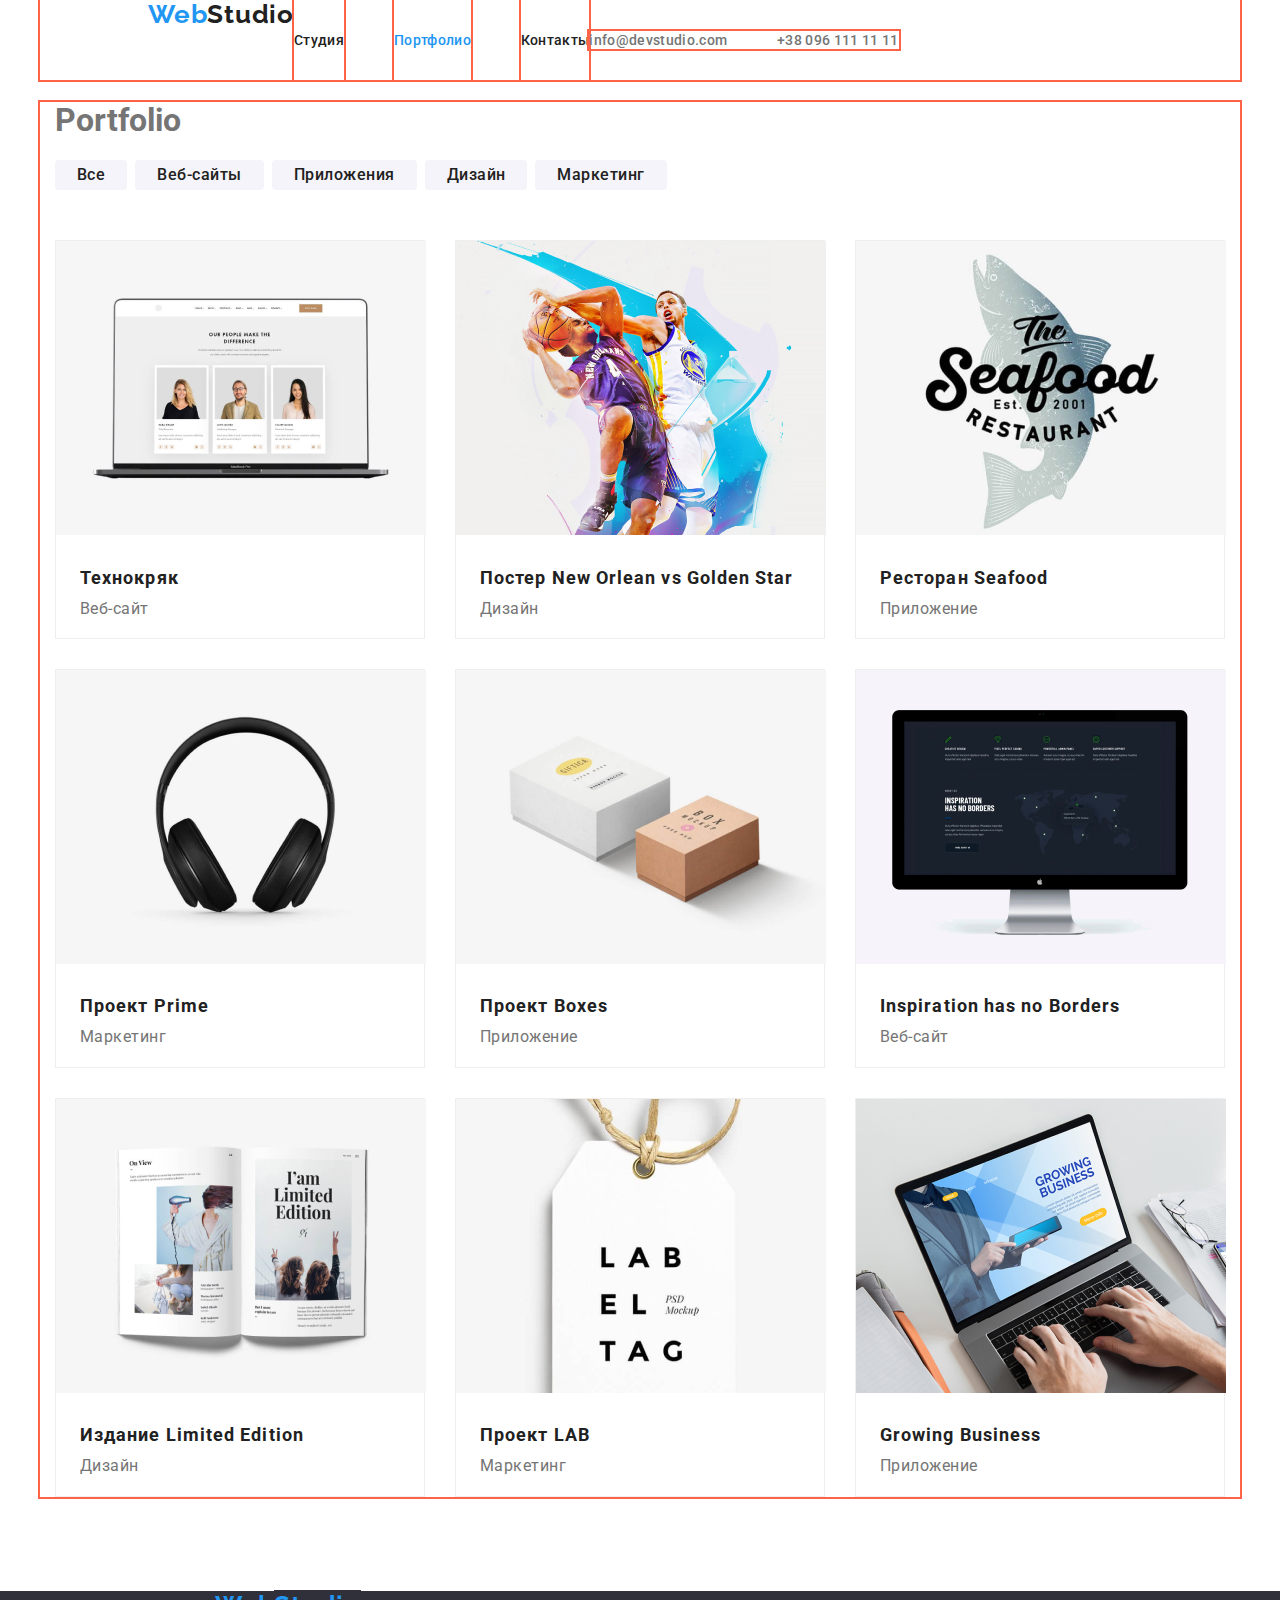
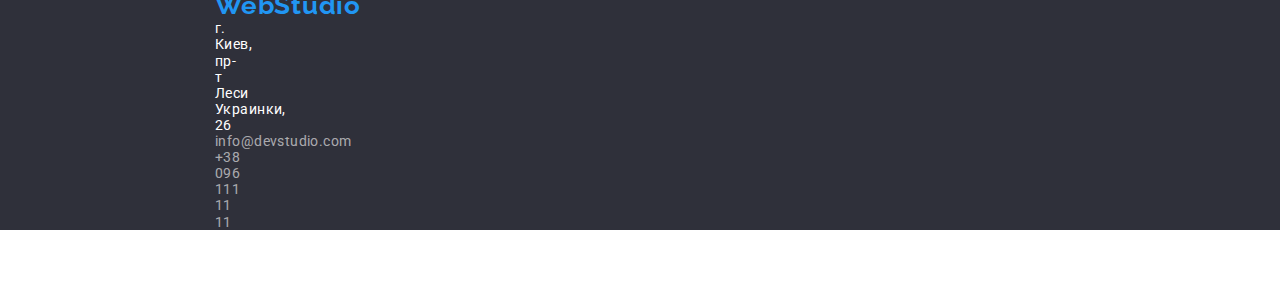
==== portfolio.html @ 8b615f96 "added flex htader" ====
<!DOCTYPE html>
<html lang="en">
  <head>
    <meta charset="UTF-8" />
    <meta name="viewport" content="width=device-width, initial-scale=1.0" />
    <title lang="en">WebStudio</title>
    <!-- font type css -->
    <link
     href="https://fonts.googleapis.com/css2?family=Raleway:wght@700&family=Roboto:wght@400;500;700;900&display=swap"
      rel="stylesheet"
    />
    <!-- normalize css -->
    <link rel="stylesheet" href="https://cdnjs.cloudflare.com/ajax/libs/modern-normalize/1.0.0/modern-normalize.min.css">
    <link rel="stylesheet" href="./css/common.css" />
    <link rel="stylesheet" href="./css/portfolio.css" />
  </head>

  <body class="body">
    <!--main navigation-->
    <header class="page-header">
      <div class="container header-flex">
      <nav class="nav-flex">
        <a href="./index.html" arial-label="logo" lang="en" class="logo">Web<span lang="en" class="logo-studio">Studio</span></a>
        <ul class="site-nav list">
          <li class="item"><a href="./index.html" class="link">Студия</a></li>
          <li class="item"><a href="./portfolio.html" class="link active">Портфолио</a></li>
          <li class="item"><a href="" class="link">Контакты</a></li>
        </ul>
      </nav>
      <address class="address-flex">
        <ul class="header-contacts list">
          <li class="item-contacts">
            <a href="mailto:info@devstudio.com" class="contacts-details">info@devstudio.com</a>
          </li>
          <li class="item-contacts">
            <a href="tel:380961111111" class="contacts-details">+38 096 111 11 11</a>
          </li>
        </ul>
        </ul>
      </address>
      </div>
    </header>
    <main>
      <section class="selection">
        <div class="container">
      <h1>Portfolio</h1>
      <!--filter-->
      <div class="flex-container">
      <ul class="filter list">
        <li class="item"><button type="button" class="button link">Все</button></li>
        <li class="item"><button type="button" class="button link">Веб-сайты</button></li>
        <li class="item"><button type="button" class="button link">Приложения</button></li>
        <li class="item"><button type="button" class="button link">Дизайн</button></li>
        <li class="item"><button type="button" class="button link">Маркетинг</button></li>
      </ul>
      </div>
      <!--work photo-->
      
      <ul class="work list">
        <li class="flex-box">
          <a href="" class="work-example">
            <img
              src="./img/work-example1.jpg"
              alt="website photo"
              width="370"
            />
            <h2 class="title">Технокряк</h2>
            <p class="text-title">Веб-сайт</p></a
          >
        </li>
        <li class="flex-box">
          <a href="" class="work-example">
            <img src="./img/work-example2.jpg" alt="design photo" width="370" />
            <h2 lang="en" class="title">Постер 
              <span lang="en" class="title language">New Orlean vs Golden Star</span></h2>
            <p class="text-title">Дизайн</p>
          </a>
        </li>
        <li class="flex-box">
          <a href="" class="work-example">
            <img
              src="./img/work-example3.jpg"
              alt="application photo"
              width="370"
            />
            <h2 class="title">Ресторан 
              <span lang="en" class="title language">Seafood</span></h2>
            <p class="text-title">Приложение</p>
          </a>
        </li>
        <li class="flex-box">
          <a href="" class="work-example">
            <img
              src="./img/work-example4.jpg"
              alt="photo marketing"
              width="370"
            />
            <h2 class="title">Проект 
              <span lang="en" class="title language">Prime</span></h2>
            <p class="text-title">Маркетинг</p>
          </a>
        </li>
        <li class="flex-box">
          <a href="" class="work-example">
            <img
              src="./img/work-example5.jpg"
              alt="application photo"
              width="370"
            />
            <h2 class="title">Проект 
              <span lang="en" class="title language">Boxes</span></h2>
            <p class="text-title">Приложение</p>
          </a>
        </li>
        <li class="flex-box">
          <a href="" class="work-example">
            <img
              src="./img/work-example6.jpg"
              alt="website photo"
              width="370"
            />
            <h2 lang="en" class="title">Inspiration has no Borders</h2>
            <p class="text-title">Веб-сайт</p>
          </a>
        </li>
        <li class="flex-box">
          <a href="" class="work-example">
            <img src="./img/work-example7.jpg" alt="design photo" width="370" />
            <h2 class="title">Издание
              <span lang="en" class="title language">Limited Edition</span></h2>
            <p class="text-title">Дизайн</p>
          </a>
        </li>
        <li class="flex-box">
          <a href="" class="work-example">
            <img
              src="./img/work-example8.jpg"
              alt="photo marketing"
              width="370"
            />
            <h2 class="title">Проект 
              <span lang="en" class="title language">LAB</span>
              </h2>
            <p class="text-title">Маркетинг</p>
          </a>
        </li>
        <li class="flex-box">
          <a href="" class="work-example">
            <img
              src="./img/work-example9.jpg"
              alt="application photo"
              width="370"
            />
            <h2 lang="en" class="title">Growing Business</h2>
            <p class="text-title">Приложение</p>
          </a>
        </li>
      </ul>
      </div>
      </section>
    </main>
    <!--contacts-->
    <footer class="footer">
      <a href="./index.html" lang="en" class="logo-footer-main">Web<span lang="en" class="logo footer">Studio</span></a>
      <address>
        <div class="address-container">
        <a href="https://goo.gl/maps/YXzGvb41cgW7P6Zv5" target="_blank" class="address">г. Киев, пр-т Леси Украинки, 26</a>
        <a href="mailto:info@devstudio.com" class="contacts"
          >info@devstudio.com</a
        >
        <a href="tel:380961111111" class="contacts">+38 096 111 11 11</a>
        </div>
      </address>
    </footer>
  </body>
</html>
---- css/common.css ----
/* #212121 цвет основоного текста*/
/* #757575 вторичный цвет*/
/* #2196F3 синий текст*/
/* #FFFFFF белый текст*/
/* rgba(0, 0, 0, 0.15); синие кнопки*/
/* rgba(255, 255, 255, 0.6); footer contacts*/

:root {
  --primery-text-color: #757575;
  --title-text-color: #212121;
  --secondary-color: #ffffff;
  --acsent-color: #2196f3;
  --footer-contacts-color: rgba(255, 255, 255, 0.6);
  --background-color: #2f303a;
  --button-background: #f5f4fa;
  --border-color: #EEEEEE;
}

/* Тип блочной модели элементов */
html {
  box-sizing: border-box;
}

*,
*::before,
*::after {
  box-sizing: inherit;
}

.body {
  background-color: var(--secondary-color);
  color: var(--primery-text-color);
  font-family: Roboto, sans-serif;
}


/* ===================== heared container ==================== */

.container {
  width: 1200px;
  padding-right: 15px;
  padding-left: 15px
  margin-left: auto;
  margin-right: auto;

  outline: 2px solid tomato;
  
}

.page-header {
  letter-spacing: 0.02em;
  
}

/* все в одну строку */

.header-flex {
  display: flex;
  align-items: center;
}

/* ========================= logo ============================*/
.logo, .logo-footer-main {
  /* margin-bottom: 20px; */

  color: var(--acsent-color);

  font-family: Raleway, sans-serif;
  font-weight: bold;
  font-size: 26px;
  line-height: 1, 2;
  letter-spacing: 0.03em;
  text-decoration: none;
}
.logo:hover {
  color: var(--title-text-color);
}
.logo-studio {
  color: var(--title-text-color);
}

.logo .footer {
  margin-bottom: 20px;
  color: var(--secondary-color);
}

/* =============== main navigation ================== */

.site-nav{
  display: flex;
}

.site-nav li{
  outline: 2px solid tomato;
}

.site-nav .item:not(:last-child) {
  margin-right: 50px;
} 

.nav-flex {
  display: flex;
  margin-left: 93px;
}

.site-nav .link {
  display: block;

  /* для площади hover */
  padding-top: 32px;
  padding-bottom: 32px;

  color: var(--title-text-color);

  font-weight: 500;
  font-size: 14px;
  line-height: 1, 14;
  text-decoration: none;
}

.list {
  list-style: none;

  padding: 0px;
  margin: 0px;
}

.site-nav .link:hover,
.site-nav .link:focus,
.header-contacts .contacts-details:hover,
.site-nav .link.active {
  color: var(--acsent-color);
}

/* =============== end main navigation ================== */


/* ==================== contacts header ===================== */

.header-contacts{
  display: flex;
  outline: 2px solid tomato;
}

.header-contacts .item-contacts + .item-contacts{
  margin-left: 50px;
}

.header-contacts .contacts-details {
  color: var(--primery-text-color);
  font-style: normal;
  font-weight: 500;
  font-size: 14px;
  line-height: 1, 14;
  text-decoration: none;
}
 /* ==================== contacts header ===================== */

/* =========== end heared container ============ */

/* ================= footer ====================== */


.footer {
  background-color: var(--background-color);
}

.logo-footer-main, .logo-footer{
  display: block;
  margin-top: 60px;
  margin-left: 215px;
} 

.address-container{
  margin-left: 215px;
  margin-right: 1154px;
  margin-bottom: 60px;
  
}

.address {
  display: block;

  color: var(--secondary-color);
  font-size: 14px;
  font-style: normal;
  line-height: 1, 71;
  letter-spacing: 0.03em;
  text-decoration: none;
}

.contacts {
  display: block;

  color: var(--footer-contacts-color);
  font-size: 14px;
  font-style: normal;
  line-height: 1, 71;
  letter-spacing: 0.03em;
  text-decoration: none;
}

/* ================= end footer ====================== */
---- css/portfolio.css ----
/* ==================== filter button ======================*/
.flex-container {
  margin-left: auto;
  margin-right: auto;
}

.filter {
  display: flex;

  margin-left: auto;
  margin-right: auto;
}

/* .filter .item:not(:last-child) {
  margin-right: 8px;
} */

/* применяем тем элементам, у которых есть "сосед" слева */
.filter .item + .item {
  margin-left: 8px;
}

.button {
  border-radius: 4px;
  padding: 6px 22px;
  color: var(--title-text-color);
  background-color: var(--button-background);
  font-family: Roboto, sans-serif;
  font-weight: 500;
  font-size: 16px;
  line-height: 1, 62;
  text-align: center;
  letter-spacing: 0.03em;
  border: none;
}
.filter {
  margin-bottom: 50px;
}

.filter .link:hover,
link:focus {
  color: var(--secondary-color);
  background-color: var(--acsent-color);
}

/* ==================== end filter button ======================*/

/* ==================== block with photo =======================*/

.container {
  width: 1200px;
  padding-right: 15px;
  padding-left: 15px;
  margin-left: auto;
  margin-right: auto;
}

.title {
  color: var(--title-text-color);
  font-weight: 700;
  font-size: 18px;
  line-height: 2;
  letter-spacing: 0.06em;
}

.work-example {
  text-decoration: none;
  /* margin-bottom: 20px; */
}

.text-title {
  color: var(--primery-text-color);
  font-size: 16px;
  line-height: 1, 88;
  letter-spacing: 0.03em;
  text-decoration: none;

  margin-top: 0;
  margin-right: 24px;
  margin-left: 24px;
  margin-bottom: 20px;
}

.work {
  display: flex;
  flex-wrap: wrap;

  margin-bottom: 94px;
}

/* .flex-box {
  width: calc((100%-60px) / 3);
  margin-right: 30px;
} */

.flex-box {
  width: 370px;
  border: 1px solid var(--border-color);

  margin-right: 30px;
  margin-bottom: 30px;
}

.flex-box:nth-child(3n) {
  margin-right: 0;
}

.flex-box:nth-last-child(-n + 3) {
  margin-bottom: 0;
}

.work .title {
  margin-top: 20px;
  margin-right: 24px;
  margin-left: 24px;
  margin-bottom: 4px;
}

.title .language {
  margin-right: 0px;
  margin-left: 0px;
}

/* ==================== end block with photo =======================*/
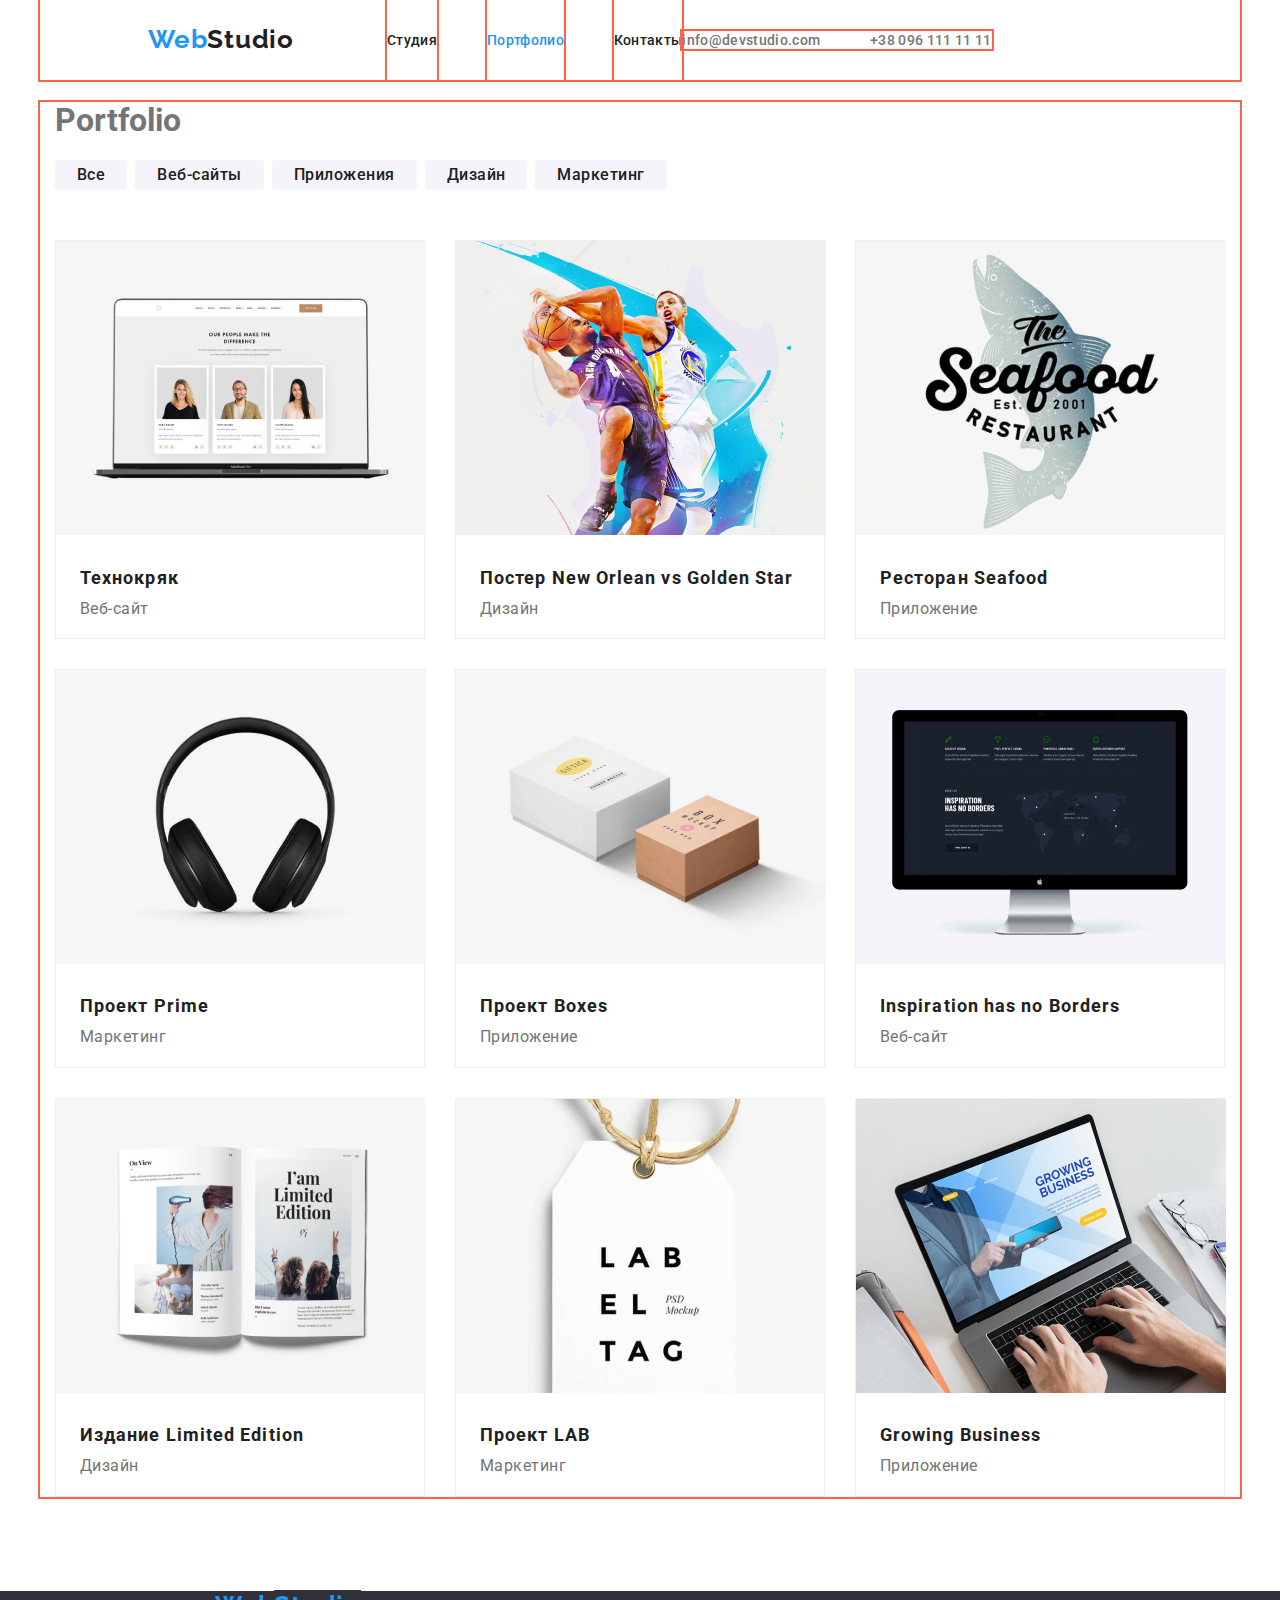
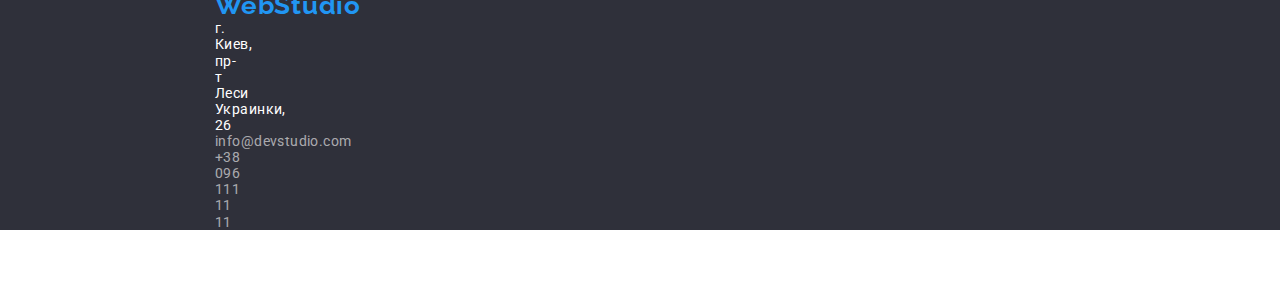
==== commit 6905e637: "added flex occupation block" ====
--- a/portfolio.html
+++ b/portfolio.html
@@ -41,6 +41,7 @@
       </div>
     </header>
     <main>
+      <!-- ================== portfolio ======================== -->
       <section class="selection">
         <div class="container">
       <h1>Portfolio</h1>
@@ -54,7 +55,7 @@
         <li class="item"><button type="button" class="button link">Маркетинг</button></li>
       </ul>
       </div>
-      <!--work photo-->
+      <!-- ============== work photo block ==================== -->
       
       <ul class="work list">
         <li class="flex-box">
@@ -159,7 +160,7 @@
       </div>
       </section>
     </main>
-    <!--contacts-->
+    <!-- =========================   footer ==============================-->
     <footer class="footer">
       <a href="./index.html" lang="en" class="logo-footer-main">Web<span lang="en" class="logo footer">Studio</span></a>
       <address>
--- a/css/common.css
+++ b/css/common.css
@@ -86,8 +86,17 @@
 
 /* =============== main navigation ================== */
 
+.list {
+  list-style: none;
+
+  padding: 0px;
+  margin: 0px;
+}
+/* ниже list - перебить margin */
+
 .site-nav{
   display: flex;
+  margin-left: 93px;
 }
 
 .site-nav li{
@@ -98,8 +107,10 @@
   margin-right: 50px;
 } 
 
+
 .nav-flex {
   display: flex;
+  align-items: center;
   margin-left: 93px;
 }
 
@@ -116,13 +127,6 @@
   font-size: 14px;
   line-height: 1, 14;
   text-decoration: none;
-}
-
-.list {
-  list-style: none;
-
-  padding: 0px;
-  margin: 0px;
 }
 
 .site-nav .link:hover,
@@ -140,7 +144,10 @@
 .header-contacts{
   display: flex;
   outline: 2px solid tomato;
-}
+
+  margin-left: auto; 
+}
+/* почему не ровняет по левому краю??? */
 
 .header-contacts .item-contacts + .item-contacts{
   margin-left: 50px;
@@ -165,7 +172,7 @@
   background-color: var(--background-color);
 }
 
-.logo-footer-main, .logo-footer{
+.logo-footer-main {
   display: block;
   margin-top: 60px;
   margin-left: 215px;
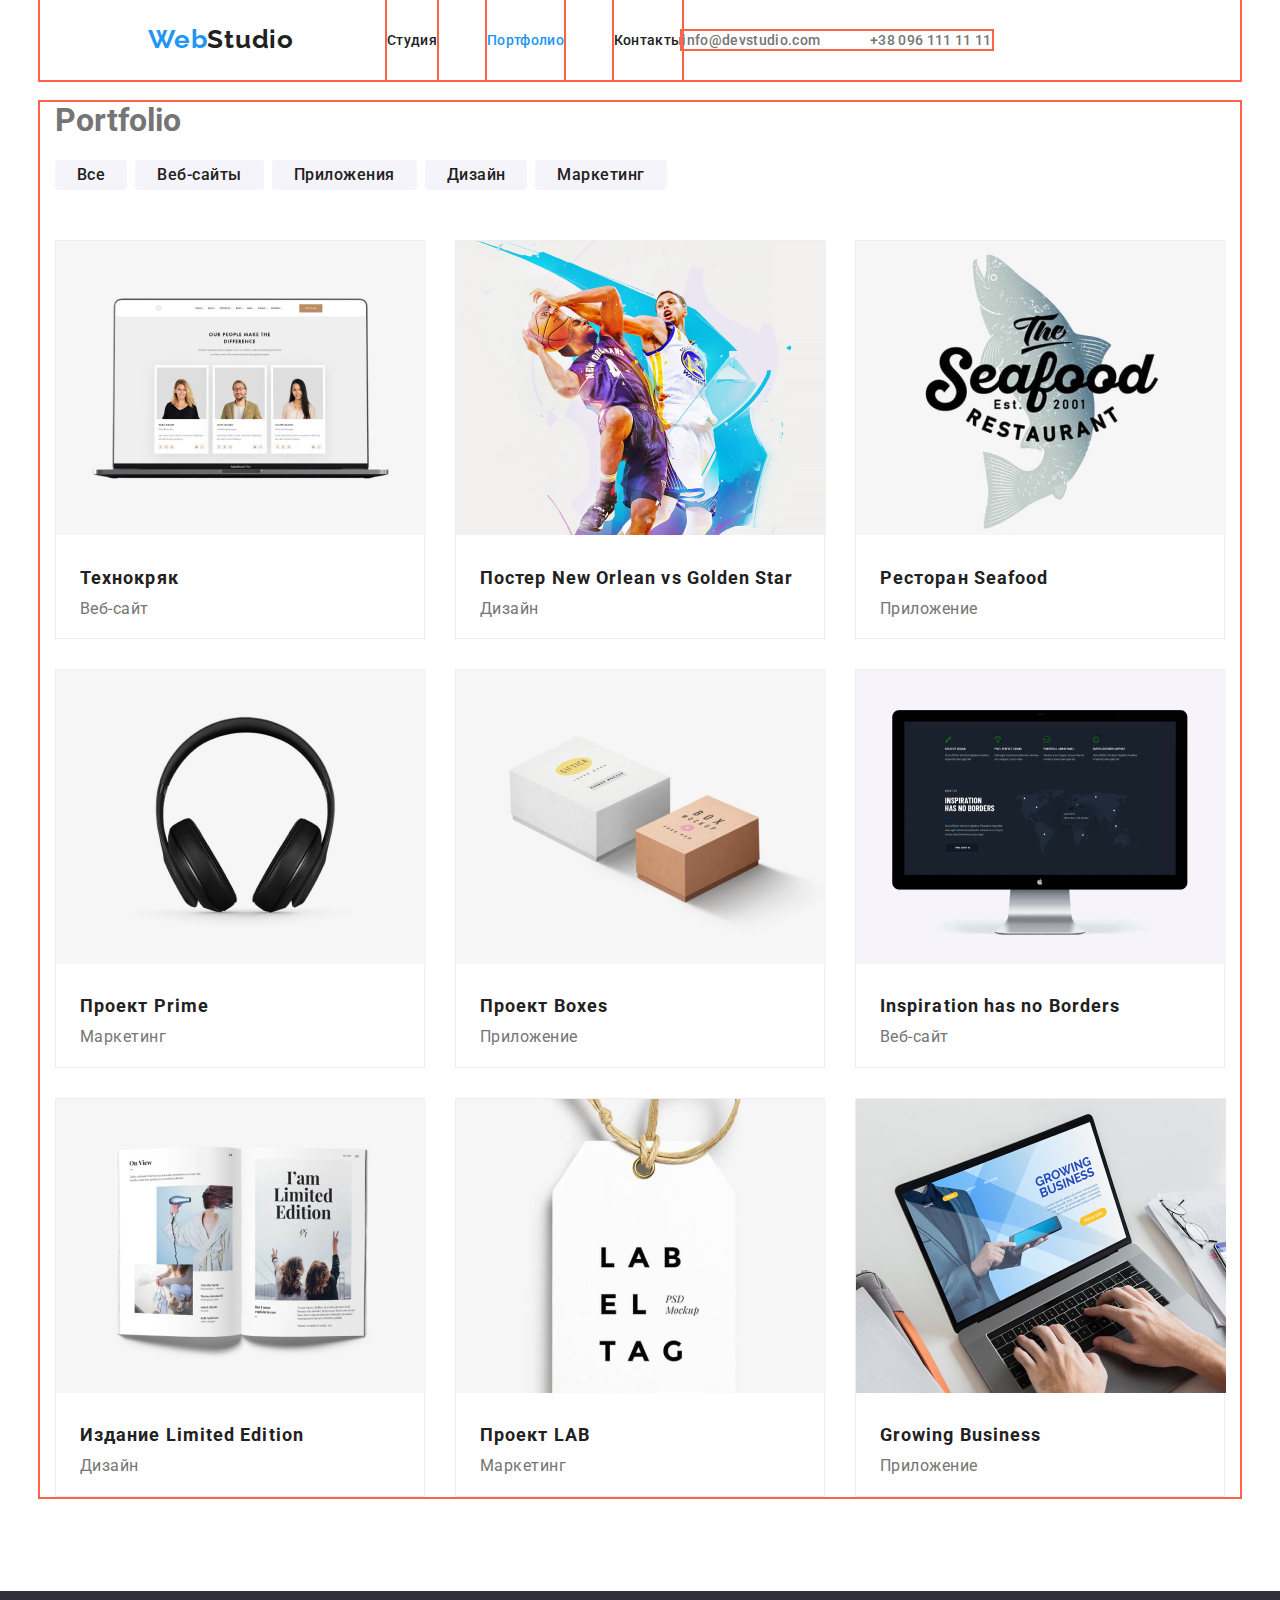
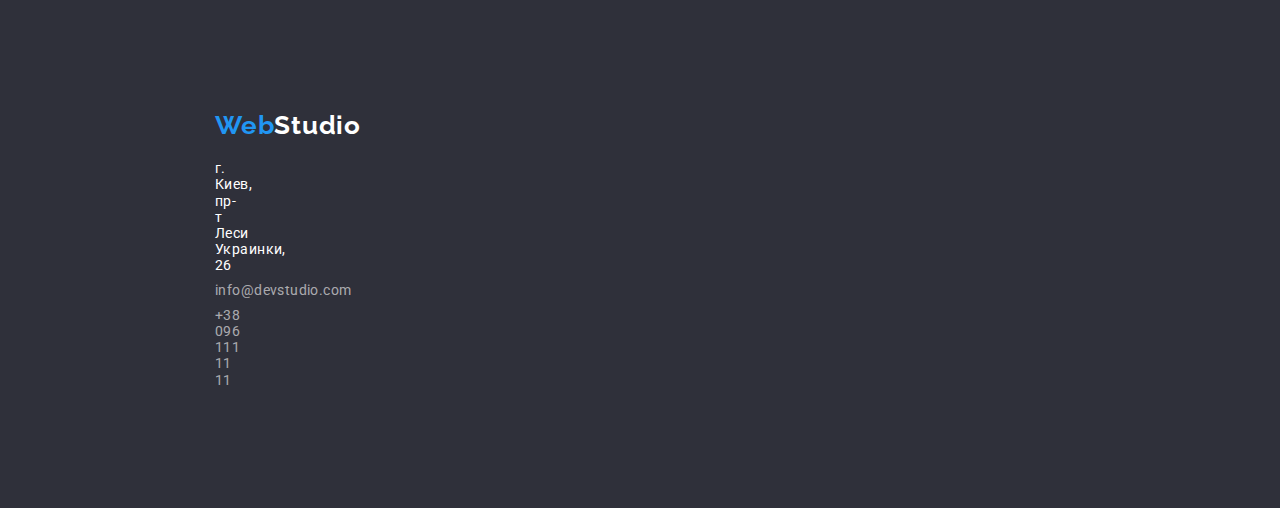
==== commit c4f99e9a: "added footer design" ====
--- a/portfolio.html
+++ b/portfolio.html
@@ -16,7 +16,7 @@
   </head>
 
   <body class="body">
-    <!--main navigation-->
+    <!-- =========== header main navigation ==============-->
     <header class="page-header">
       <div class="container header-flex">
       <nav class="nav-flex">
@@ -162,7 +162,7 @@
     </main>
     <!-- =========================   footer ==============================-->
     <footer class="footer">
-      <a href="./index.html" lang="en" class="logo-footer-main">Web<span lang="en" class="logo footer">Studio</span></a>
+      <a href="./index.html" lang="en" class="logo-footer-main">Web<span lang="en" class="logo-footer">Studio</span></a>
       <address>
         <div class="address-container">
         <a href="https://goo.gl/maps/YXzGvb41cgW7P6Zv5" target="_blank" class="address">г. Киев, пр-т Леси Украинки, 26</a>
--- a/css/common.css
+++ b/css/common.css
@@ -168,15 +168,29 @@
 /* ================= footer ====================== */
 
 
-.footer {
+.footer {  
+  padding-top: 60px;
+  padding-bottom: 60px;
+
   background-color: var(--background-color);
-}
+
+}
+
+/* logo footer */
 
 .logo-footer-main {
   display: block;
   margin-top: 60px;
   margin-left: 215px;
 } 
+
+.logo-footer{
+  color: var(--secondary-color);
+}
+
+.logo-footer:hover{
+  color: var(--acsent-color)
+}
 
 .address-container{
   margin-left: 215px;
@@ -188,6 +202,8 @@
 .address {
   display: block;
 
+  margin-top: 20px;
+
   color: var(--secondary-color);
   font-size: 14px;
   font-style: normal;
@@ -199,6 +215,8 @@
 .contacts {
   display: block;
 
+  margin-top: 9px;
+
   color: var(--footer-contacts-color);
   font-size: 14px;
   font-style: normal;
@@ -207,4 +225,5 @@
   text-decoration: none;
 }
 
+
 /* ================= end footer ====================== */
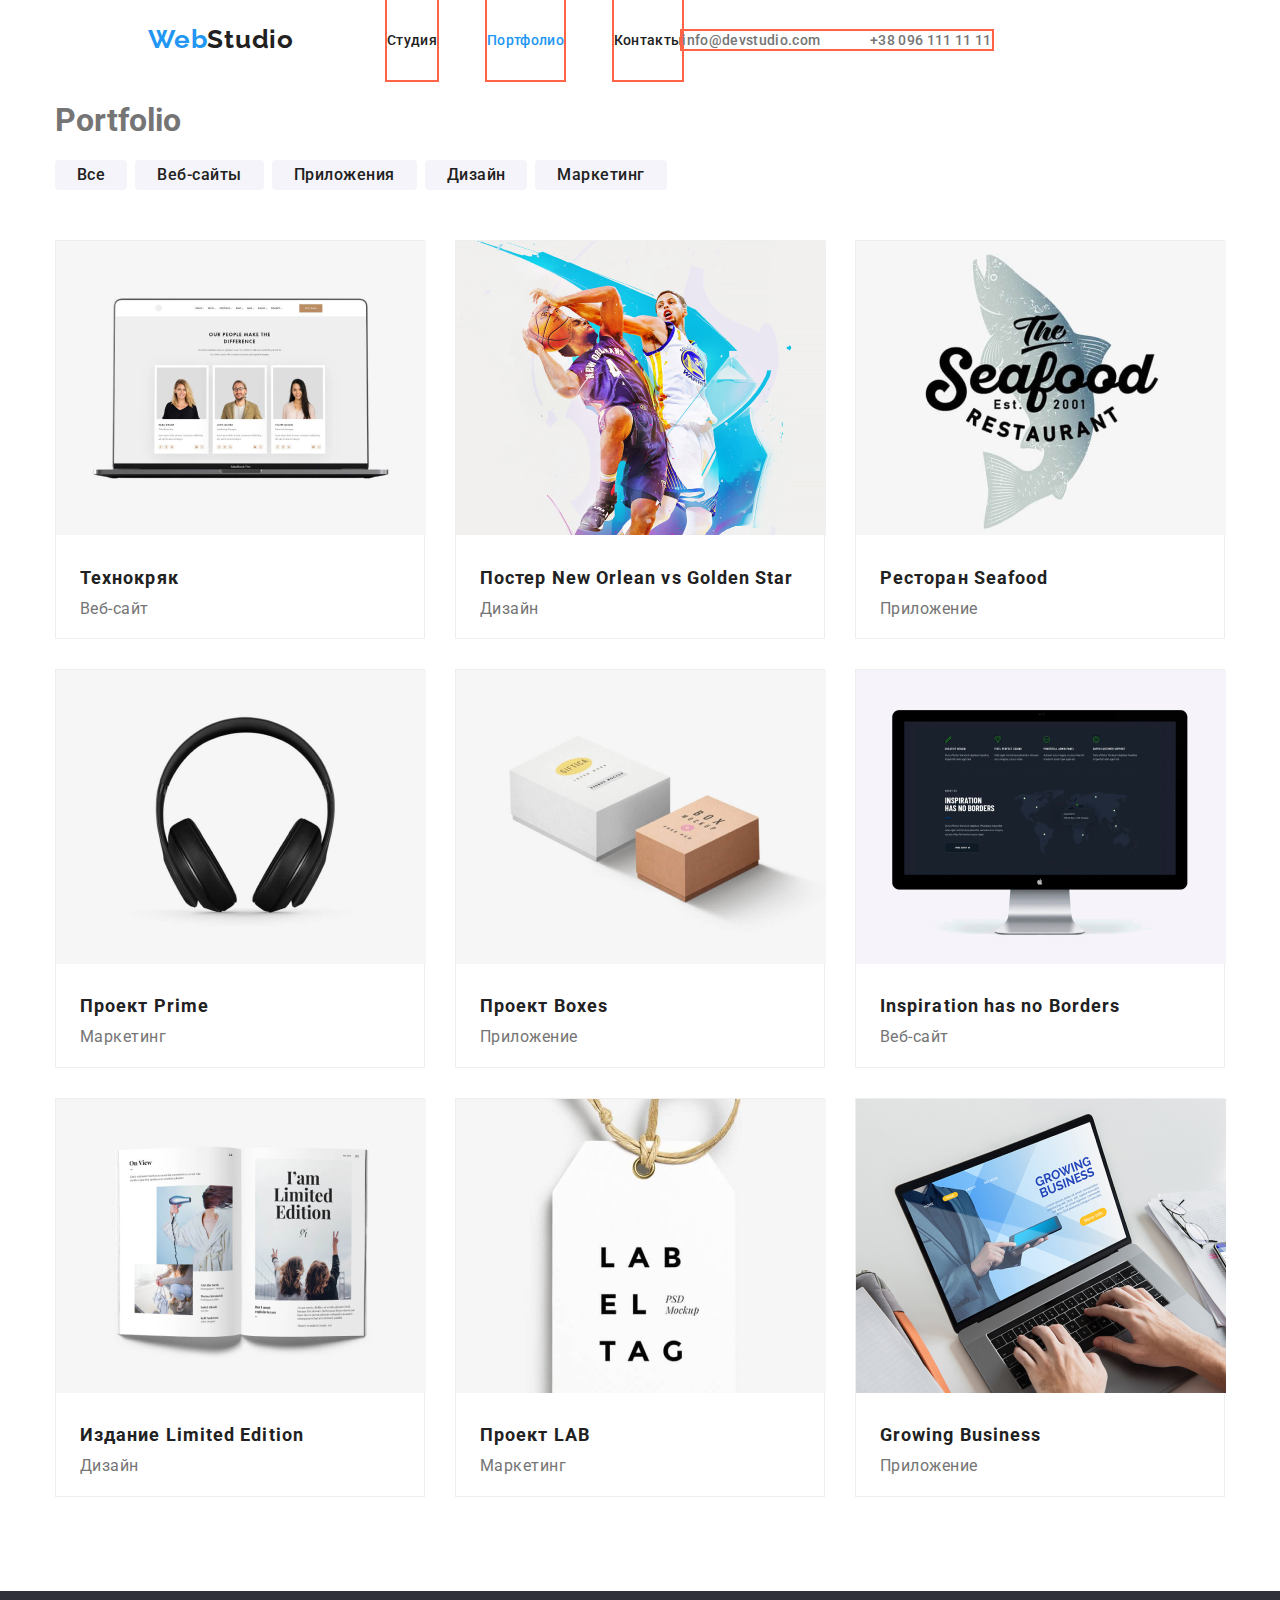
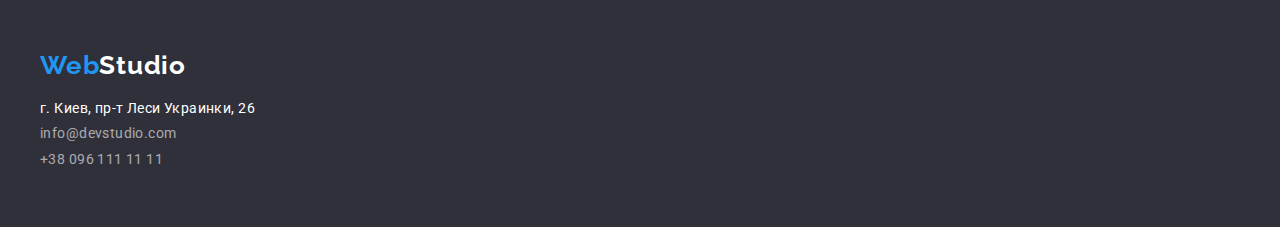
==== commit ebab2c15: "fix footer" ====
--- a/portfolio.html
+++ b/portfolio.html
@@ -160,18 +160,20 @@
       </div>
       </section>
     </main>
-    <!-- =========================   footer ==============================-->
+    <!-- =========================   FOOTER ==============================-->
     <footer class="footer">
+      <div class="footer-container">
       <a href="./index.html" lang="en" class="logo-footer-main">Web<span lang="en" class="logo-footer">Studio</span></a>
-      <address>
+      <address class="footer-contacts">
         <div class="address-container">
-        <a href="https://goo.gl/maps/YXzGvb41cgW7P6Zv5" target="_blank" class="address">г. Киев, пр-т Леси Украинки, 26</a>
+        <a href="https://goo.gl/maps/YXzGvb41cgW7P6Zv5" target="_blank" class="location">г. Киев, пр-т Леси Украинки, 26</a>
         <a href="mailto:info@devstudio.com" class="contacts"
           >info@devstudio.com</a
         >
         <a href="tel:380961111111" class="contacts">+38 096 111 11 11</a>
         </div>
       </address>
+      </div>
     </footer>
   </body>
 </html>
--- a/css/common.css
+++ b/css/common.css
@@ -38,13 +38,12 @@
 
 .container {
   width: 1200px;
+  margin-right: auto;
+  margin-left: auto;
   padding-right: 15px;
   padding-left: 15px
-  margin-left: auto;
-  margin-right: auto;
-
-  outline: 2px solid tomato;
-  
+
+  /* outline: 2px solid tomato; */
 }
 
 .page-header {
@@ -165,7 +164,7 @@
 
 /* =========== end heared container ============ */
 
-/* ================= footer ====================== */
+/* ================= FOOTER ====================== */
 
 
 .footer {  
@@ -176,12 +175,22 @@
 
 }
 
+.footer-container{
+  width: 1200px;
+  padding-right: 15px;
+  padding-left: 15px    
+
+  outline: 2px solid tomato;
+
+  margin-left: auto;
+  margin-right: auto;
+  
+}   
+
 /* logo footer */
 
 .logo-footer-main {
   display: block;
-  margin-top: 60px;
-  margin-left: 215px;
 } 
 
 .logo-footer{
@@ -193,14 +202,12 @@
 }
 
 .address-container{
-  margin-left: 215px;
-  margin-right: 1154px;
-  margin-bottom: 60px;
-  
-}
-
-.address {
-  display: block;
+  display: flex; 
+  flex-direction: column;   
+}
+
+
+.location {
 
   margin-top: 20px;
 
@@ -213,7 +220,6 @@
 }
 
 .contacts {
-  display: block;
 
   margin-top: 9px;
 
@@ -226,4 +232,6 @@
 }
 
 
-/* ================= end footer ====================== */
+
+
+/* ================= END FOOTER ====================== */
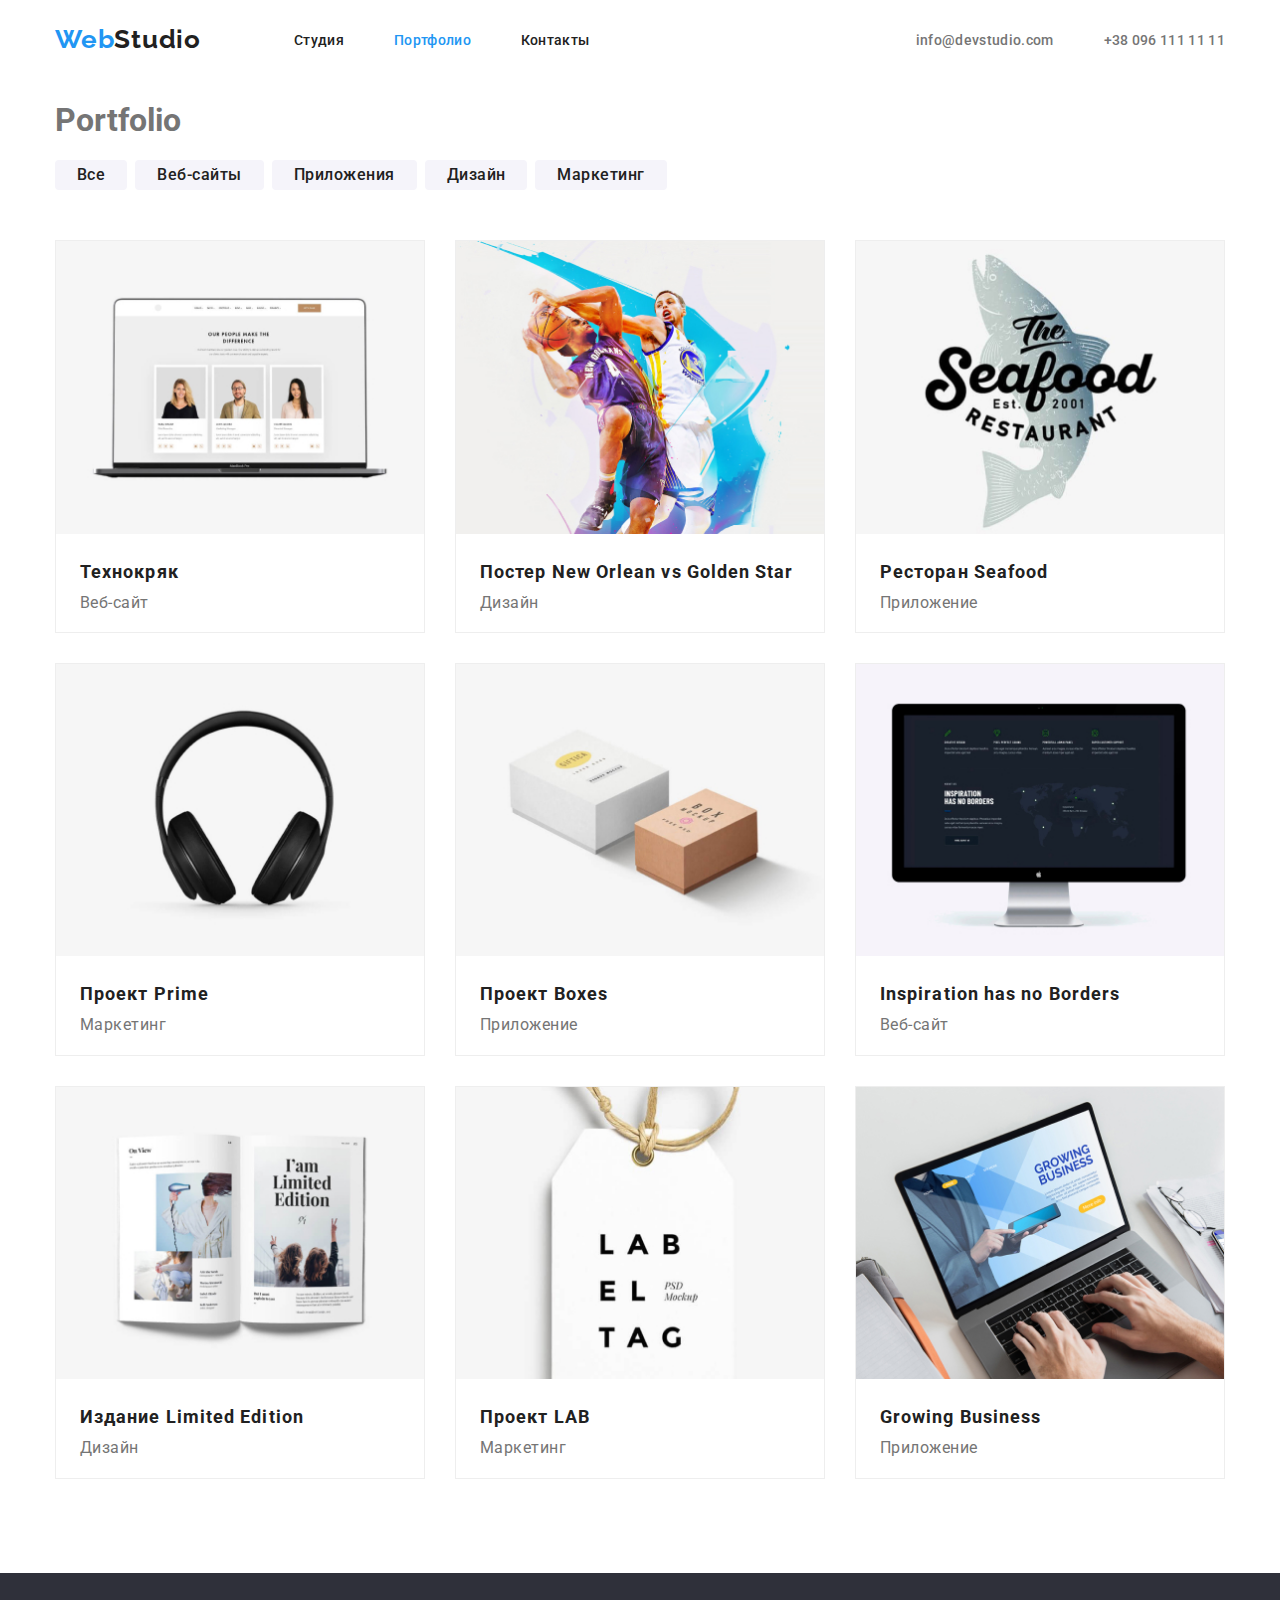
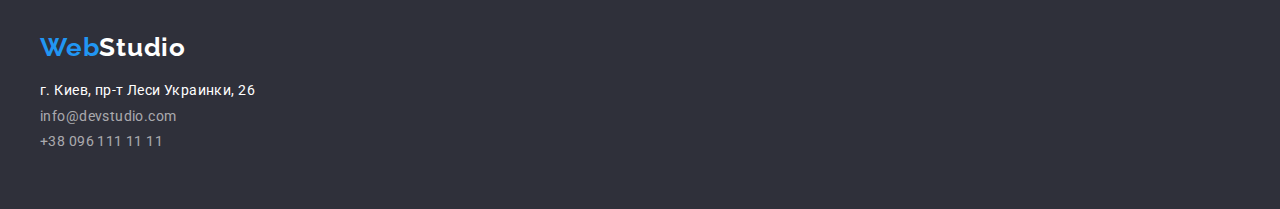
==== commit bb1e19a9: "added footer designstatus" ====
--- a/portfolio.html
+++ b/portfolio.html
@@ -60,100 +60,120 @@
       <ul class="work list">
         <li class="flex-box">
           <a href="" class="work-example">
-            <img
+            <img 
               src="./img/work-example1.jpg"
               alt="website photo"
               width="370"
             />
+            <div class="box-content">
             <h2 class="title">Технокряк</h2>
-            <p class="text-title">Веб-сайт</p></a
+            <p class="text-title">Веб-сайт</p>
+            </div>
+            </a
           >
+          
         </li>
         <li class="flex-box">
           <a href="" class="work-example">
-            <img src="./img/work-example2.jpg" alt="design photo" width="370" />
+            <img  src="./img/work-example2.jpg" alt="design photo" width="370" />
+            <div class="box-content">
             <h2 lang="en" class="title">Постер 
               <span lang="en" class="title language">New Orlean vs Golden Star</span></h2>
             <p class="text-title">Дизайн</p>
+            </div>
           </a>
         </li>
         <li class="flex-box">
           <a href="" class="work-example">
-            <img
+            <img 
               src="./img/work-example3.jpg"
               alt="application photo"
               width="370"
             />
+            <div class="box-content">
             <h2 class="title">Ресторан 
               <span lang="en" class="title language">Seafood</span></h2>
             <p class="text-title">Приложение</p>
+            </div>
           </a>
         </li>
         <li class="flex-box">
           <a href="" class="work-example">
-            <img
+            <img 
               src="./img/work-example4.jpg"
               alt="photo marketing"
               width="370"
             />
+            <div class="box-content">
             <h2 class="title">Проект 
               <span lang="en" class="title language">Prime</span></h2>
             <p class="text-title">Маркетинг</p>
+            </div>
           </a>
         </li>
         <li class="flex-box">
           <a href="" class="work-example">
-            <img
+            <img 
               src="./img/work-example5.jpg"
               alt="application photo"
               width="370"
             />
+            <div class="box-content">
             <h2 class="title">Проект 
               <span lang="en" class="title language">Boxes</span></h2>
             <p class="text-title">Приложение</p>
+            </div>
           </a>
         </li>
         <li class="flex-box">
           <a href="" class="work-example">
-            <img
+            <img 
               src="./img/work-example6.jpg"
               alt="website photo"
               width="370"
             />
+            <div class="box-content">
             <h2 lang="en" class="title">Inspiration has no Borders</h2>
             <p class="text-title">Веб-сайт</p>
+            </div>
           </a>
         </li>
         <li class="flex-box">
           <a href="" class="work-example">
-            <img src="./img/work-example7.jpg" alt="design photo" width="370" />
+            <img  src="./img/work-example7.jpg" alt="design photo" width="370" />
+            <div class="box-content">
             <h2 class="title">Издание
               <span lang="en" class="title language">Limited Edition</span></h2>
             <p class="text-title">Дизайн</p>
+            </div>
           </a>
         </li>
         <li class="flex-box">
           <a href="" class="work-example">
-            <img
+            <img 
               src="./img/work-example8.jpg"
               alt="photo marketing"
               width="370"
             />
+            <div class="box-content">
             <h2 class="title">Проект 
               <span lang="en" class="title language">LAB</span>
               </h2>
             <p class="text-title">Маркетинг</p>
+            </div>
           </a>
         </li>
         <li class="flex-box">
           <a href="" class="work-example">
-            <img
+            <img 
               src="./img/work-example9.jpg"
               alt="application photo"
               width="370"
             />
+            <div class="box-content">
             <h2 lang="en" class="title">Growing Business</h2>
             <p class="text-title">Приложение</p>
+            </div>
           </a>
         </li>
       </ul>
--- a/css/common.css
+++ b/css/common.css
@@ -27,6 +27,13 @@
   box-sizing: inherit;
 }
 
+/* сбрасываем отступы строчных img */
+img{
+  display: block;
+  max-width: 100%;
+  height: auto;
+}
+
 .body {
   background-color: var(--secondary-color);
   color: var(--primery-text-color);
@@ -34,7 +41,7 @@
 }
 
 
-/* ===================== heared container ==================== */
+/* ===================== HEADER container ==================== */
 
 .container {
   width: 1200px;
@@ -99,7 +106,7 @@
 }
 
 .site-nav li{
-  outline: 2px solid tomato;
+  /* outline: 2px solid tomato; */
 }
 
 .site-nav .item:not(:last-child) {
@@ -110,7 +117,7 @@
 .nav-flex {
   display: flex;
   align-items: center;
-  margin-left: 93px;
+  /* margin-left: 93px; */
 }
 
 .site-nav .link {
@@ -142,9 +149,11 @@
 
 .header-contacts{
   display: flex;
-  outline: 2px solid tomato;
-
-  margin-left: auto; 
+  /* outline: 2px solid tomato; */
+}
+
+.address-flex{
+  margin-left: auto;
 }
 /* почему не ровняет по левому краю??? */
 
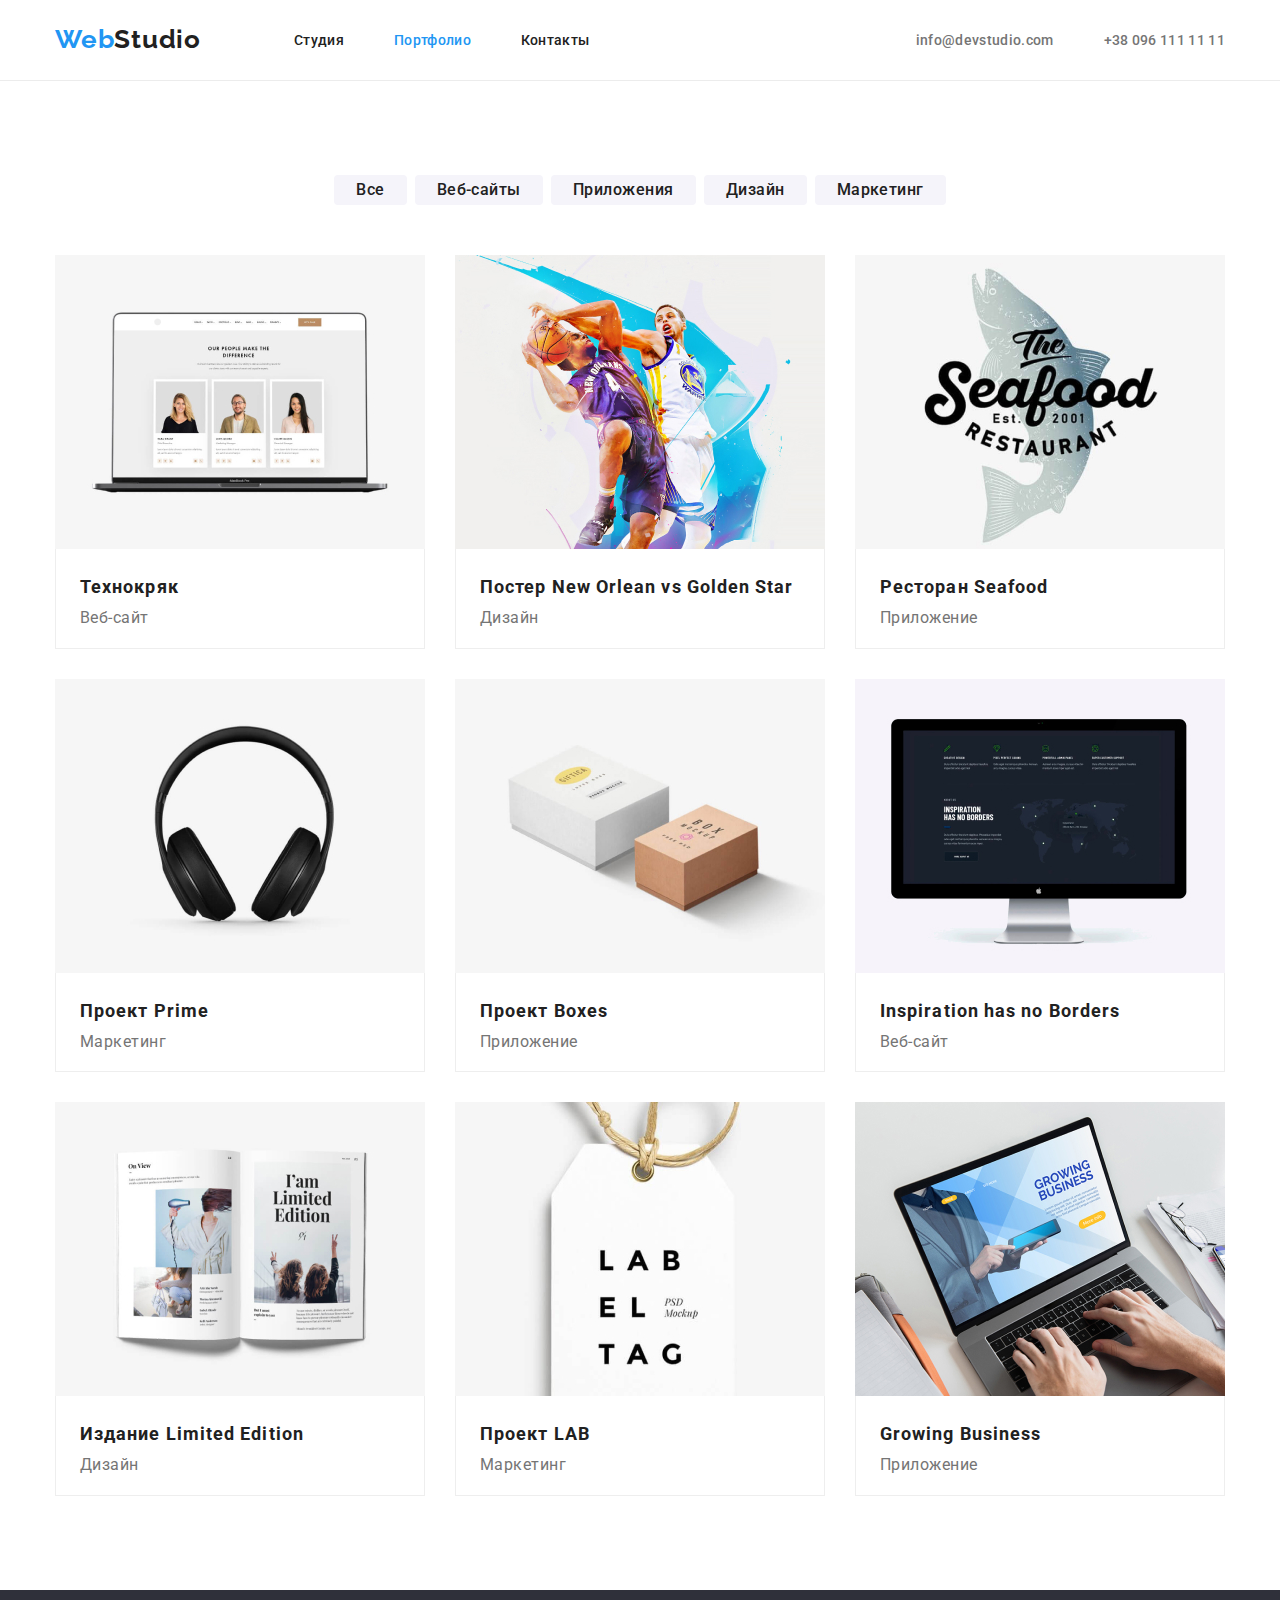
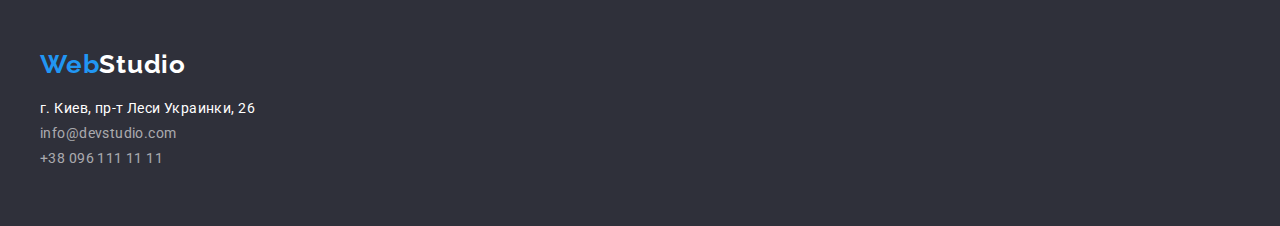
==== commit 9efddc3e: "added visually-hidden" ====
--- a/portfolio.html
+++ b/portfolio.html
@@ -16,7 +16,8 @@
   </head>
 
   <body class="body">
-    <!-- =========== header main navigation ==============-->
+    <!-- =========== HEADER main navigation ==============-->
+
     <header class="page-header">
       <div class="container header-flex">
       <nav class="nav-flex">
@@ -42,9 +43,9 @@
     </header>
     <main>
       <!-- ================== portfolio ======================== -->
-      <section class="selection">
-        <div class="container">
-      <h1>Portfolio</h1>
+      <section class="selection container">
+        <!-- <div class="container portfolio-block"> -->
+      <h1 class="portfolio-title visually-hidden">Portfolio</h1>
       <!--filter-->
       <div class="flex-container">
       <ul class="filter list">
@@ -54,7 +55,7 @@
         <li class="item"><button type="button" class="button link">Дизайн</button></li>
         <li class="item"><button type="button" class="button link">Маркетинг</button></li>
       </ul>
-      </div>
+      <!-- </div> -->
       <!-- ============== work photo block ==================== -->
       
       <ul class="work list">
--- a/css/common.css
+++ b/css/common.css
@@ -14,6 +14,7 @@
   --background-color: #2f303a;
   --button-background: #f5f4fa;
   --border-color: #EEEEEE;
+  --border-color-secondary: #ECECEC;
 }
 
 /* Тип блочной модели элементов */
@@ -38,6 +39,19 @@
   background-color: var(--secondary-color);
   color: var(--primery-text-color);
   font-family: Roboto, sans-serif;
+}
+
+/* скрываем элементы */
+
+.visually-hidden{
+  position: absolute;
+  width: 1px;
+  height: 1px;
+  margin: -1px;
+  border: 0;
+  padding: 0;
+  clip: rect(0 0 0 0);
+  overflow: hidden;
 }
 
 
--- a/css/portfolio.css
+++ b/css/portfolio.css
@@ -1,3 +1,14 @@
+/* border: 1px solid #ECECEC; */
+.page-header {
+  border-bottom-width: 1px;
+  border-bottom-style: solid;
+  border-bottom-color: var(--border-color-secondary);
+}
+
+.portfolio-title {
+  margin: 0;
+}
+
 /* ==================== filter button ======================*/
 .flex-container {
   margin-left: auto;
@@ -7,8 +18,7 @@
 .filter {
   display: flex;
 
-  margin-left: auto;
-  margin-right: auto;
+  justify-content: center;
 }
 
 /* .filter .item:not(:last-child) {
@@ -55,6 +65,11 @@
   margin-right: auto;
 }
 
+.selection {
+  padding-top: 94px;
+  padding-bottom: 94px;
+}
+
 .title {
   color: var(--title-text-color);
   font-weight: 700;
@@ -65,7 +80,6 @@
 
 .work-example {
   text-decoration: none;
-  /* margin-bottom: 20px; */
 }
 
 .text-title {
@@ -76,16 +90,12 @@
   text-decoration: none;
 
   margin-top: 0;
-  margin-right: 24px;
-  margin-left: 24px;
-  margin-bottom: 20px;
+  margin-bottom: 0px;
 }
 
 .work {
   display: flex;
   flex-wrap: wrap;
-
-  margin-bottom: 94px;
 }
 
 /* .flex-box {
@@ -95,7 +105,6 @@
 
 .flex-box {
   width: 370px;
-  border: 1px solid var(--border-color);
 
   margin-right: 30px;
   margin-bottom: 30px;
@@ -109,10 +118,27 @@
   margin-bottom: 0;
 }
 
+.box-content {
+  padding-top: 20px;
+  padding-bottom: 20px;
+  padding-right: 24px;
+  padding-left: 24px;
+
+  border-right-width: 1px;
+  border-right-style: solid;
+  border-right-color: var(--border-color);
+
+  border-bottom-width: 1px;
+  border-bottom-style: solid;
+  border-bottom-color: var(--border-color);
+
+  border-left-width: 1px;
+  border-left-style: solid;
+  border-left-color: var(--border-color);
+}
+
 .work .title {
-  margin-top: 20px;
-  margin-right: 24px;
-  margin-left: 24px;
+  margin-top: 0px;
   margin-bottom: 4px;
 }
 
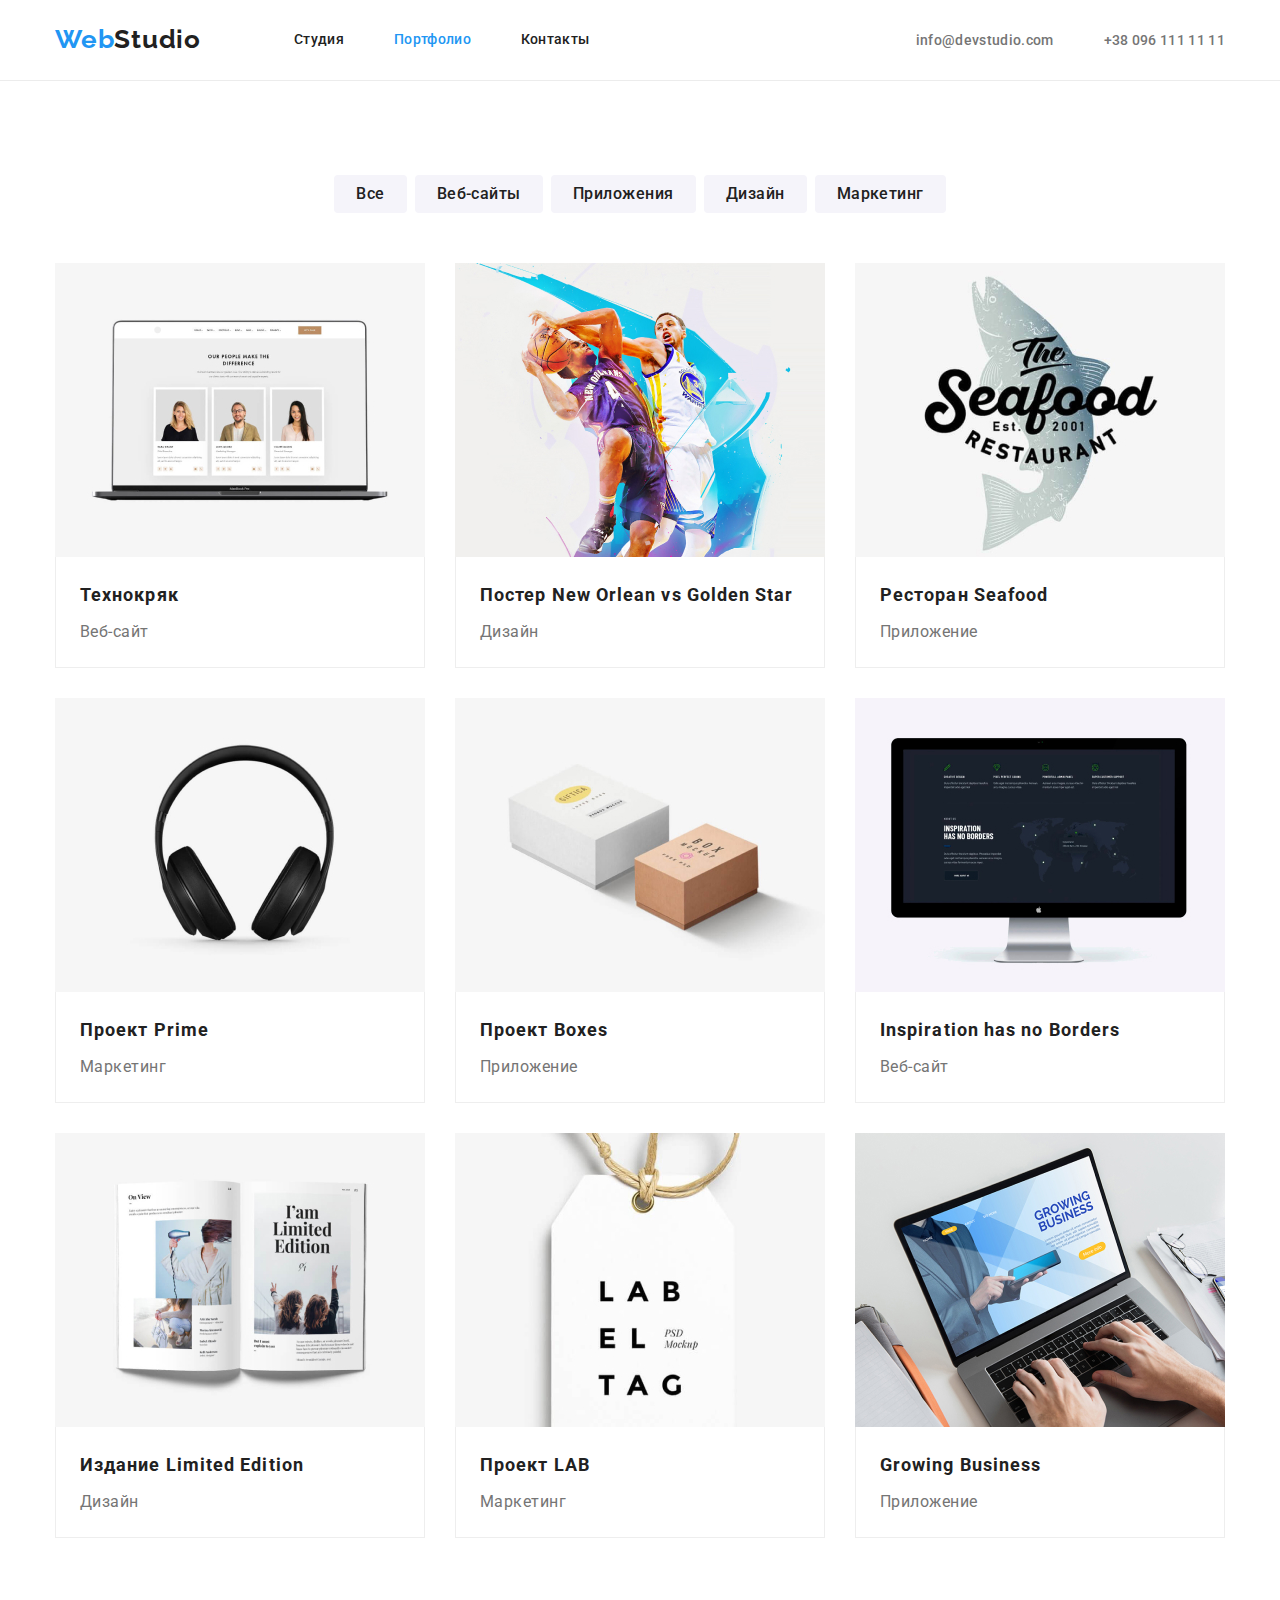
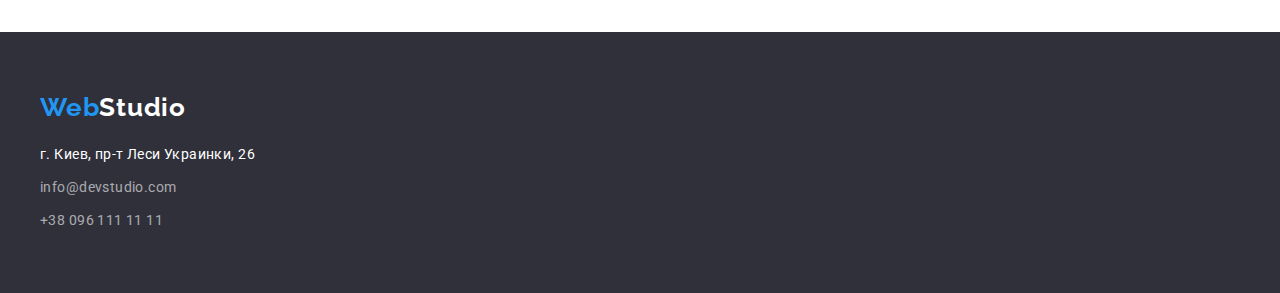
==== commit b1e0c781: "revisions line-height" ====
--- a/portfolio.html
+++ b/portfolio.html
@@ -43,8 +43,8 @@
     </header>
     <main>
       <!-- ================== portfolio ======================== -->
-      <section class="selection container">
-        <!-- <div class="container portfolio-block"> -->
+      <section class="selection">
+        <div class="container">
       <h1 class="portfolio-title visually-hidden">Portfolio</h1>
       <!--filter-->
       <div class="flex-container">
@@ -55,7 +55,7 @@
         <li class="item"><button type="button" class="button link">Дизайн</button></li>
         <li class="item"><button type="button" class="button link">Маркетинг</button></li>
       </ul>
-      <!-- </div> -->
+  
       <!-- ============== work photo block ==================== -->
       
       <ul class="work list">
@@ -64,7 +64,7 @@
             <img 
               src="./img/work-example1.jpg"
               alt="website photo"
-              width="370"
+              width="370" height="294"
             />
             <div class="box-content">
             <h2 class="title">Технокряк</h2>
@@ -76,7 +76,7 @@
         </li>
         <li class="flex-box">
           <a href="" class="work-example">
-            <img  src="./img/work-example2.jpg" alt="design photo" width="370" />
+            <img  src="./img/work-example2.jpg" alt="design photo" width="370" height="294" />
             <div class="box-content">
             <h2 lang="en" class="title">Постер 
               <span lang="en" class="title language">New Orlean vs Golden Star</span></h2>
@@ -89,7 +89,7 @@
             <img 
               src="./img/work-example3.jpg"
               alt="application photo"
-              width="370"
+              width="370" height="294"
             />
             <div class="box-content">
             <h2 class="title">Ресторан 
@@ -103,7 +103,7 @@
             <img 
               src="./img/work-example4.jpg"
               alt="photo marketing"
-              width="370"
+              width="370" height="294"
             />
             <div class="box-content">
             <h2 class="title">Проект 
@@ -117,7 +117,7 @@
             <img 
               src="./img/work-example5.jpg"
               alt="application photo"
-              width="370"
+              width="370" height="294"
             />
             <div class="box-content">
             <h2 class="title">Проект 
@@ -131,7 +131,7 @@
             <img 
               src="./img/work-example6.jpg"
               alt="website photo"
-              width="370"
+              width="370" height="294"
             />
             <div class="box-content">
             <h2 lang="en" class="title">Inspiration has no Borders</h2>
@@ -141,7 +141,7 @@
         </li>
         <li class="flex-box">
           <a href="" class="work-example">
-            <img  src="./img/work-example7.jpg" alt="design photo" width="370" />
+            <img  src="./img/work-example7.jpg" alt="design photo" width="370" height="294" />
             <div class="box-content">
             <h2 class="title">Издание
               <span lang="en" class="title language">Limited Edition</span></h2>
@@ -154,7 +154,7 @@
             <img 
               src="./img/work-example8.jpg"
               alt="photo marketing"
-              width="370"
+              width="370" height="294"
             />
             <div class="box-content">
             <h2 class="title">Проект 
@@ -169,7 +169,7 @@
             <img 
               src="./img/work-example9.jpg"
               alt="application photo"
-              width="370"
+              width="370" height="294"
             />
             <div class="box-content">
             <h2 lang="en" class="title">Growing Business</h2>
@@ -179,6 +179,7 @@
         </li>
       </ul>
       </div>
+          </div>
       </section>
     </main>
     <!-- =========================   FOOTER ==============================-->
--- a/css/common.css
+++ b/css/common.css
@@ -88,7 +88,7 @@
   font-family: Raleway, sans-serif;
   font-weight: bold;
   font-size: 26px;
-  line-height: 1, 2;
+  line-height: 1.2;
   letter-spacing: 0.03em;
   text-decoration: none;
 }
@@ -145,7 +145,7 @@
 
   font-weight: 500;
   font-size: 14px;
-  line-height: 1, 14;
+  line-height: 1.14;
   text-decoration: none;
 }
 
@@ -159,7 +159,7 @@
 /* =============== end main navigation ================== */
 
 
-/* ==================== contacts header ===================== */
+/* ==================== contacts HEADER ===================== */
 
 .header-contacts{
   display: flex;
@@ -180,7 +180,7 @@
   font-style: normal;
   font-weight: 500;
   font-size: 14px;
-  line-height: 1, 14;
+  line-height: 1.14;
   text-decoration: none;
 }
  /* ==================== contacts header ===================== */
@@ -237,7 +237,7 @@
   color: var(--secondary-color);
   font-size: 14px;
   font-style: normal;
-  line-height: 1, 71;
+  line-height: 1.71;
   letter-spacing: 0.03em;
   text-decoration: none;
 }
@@ -249,7 +249,7 @@
   color: var(--footer-contacts-color);
   font-size: 14px;
   font-style: normal;
-  line-height: 1, 71;
+  line-height: 1.71;
   letter-spacing: 0.03em;
   text-decoration: none;
 }
--- a/css/portfolio.css
+++ b/css/portfolio.css
@@ -38,7 +38,7 @@
   font-family: Roboto, sans-serif;
   font-weight: 500;
   font-size: 16px;
-  line-height: 1, 62;
+  line-height: 1.62;
   text-align: center;
   letter-spacing: 0.03em;
   border: none;
@@ -85,7 +85,7 @@
 .text-title {
   color: var(--primery-text-color);
   font-size: 16px;
-  line-height: 1, 88;
+  line-height: 1.88;
   letter-spacing: 0.03em;
   text-decoration: none;
 
